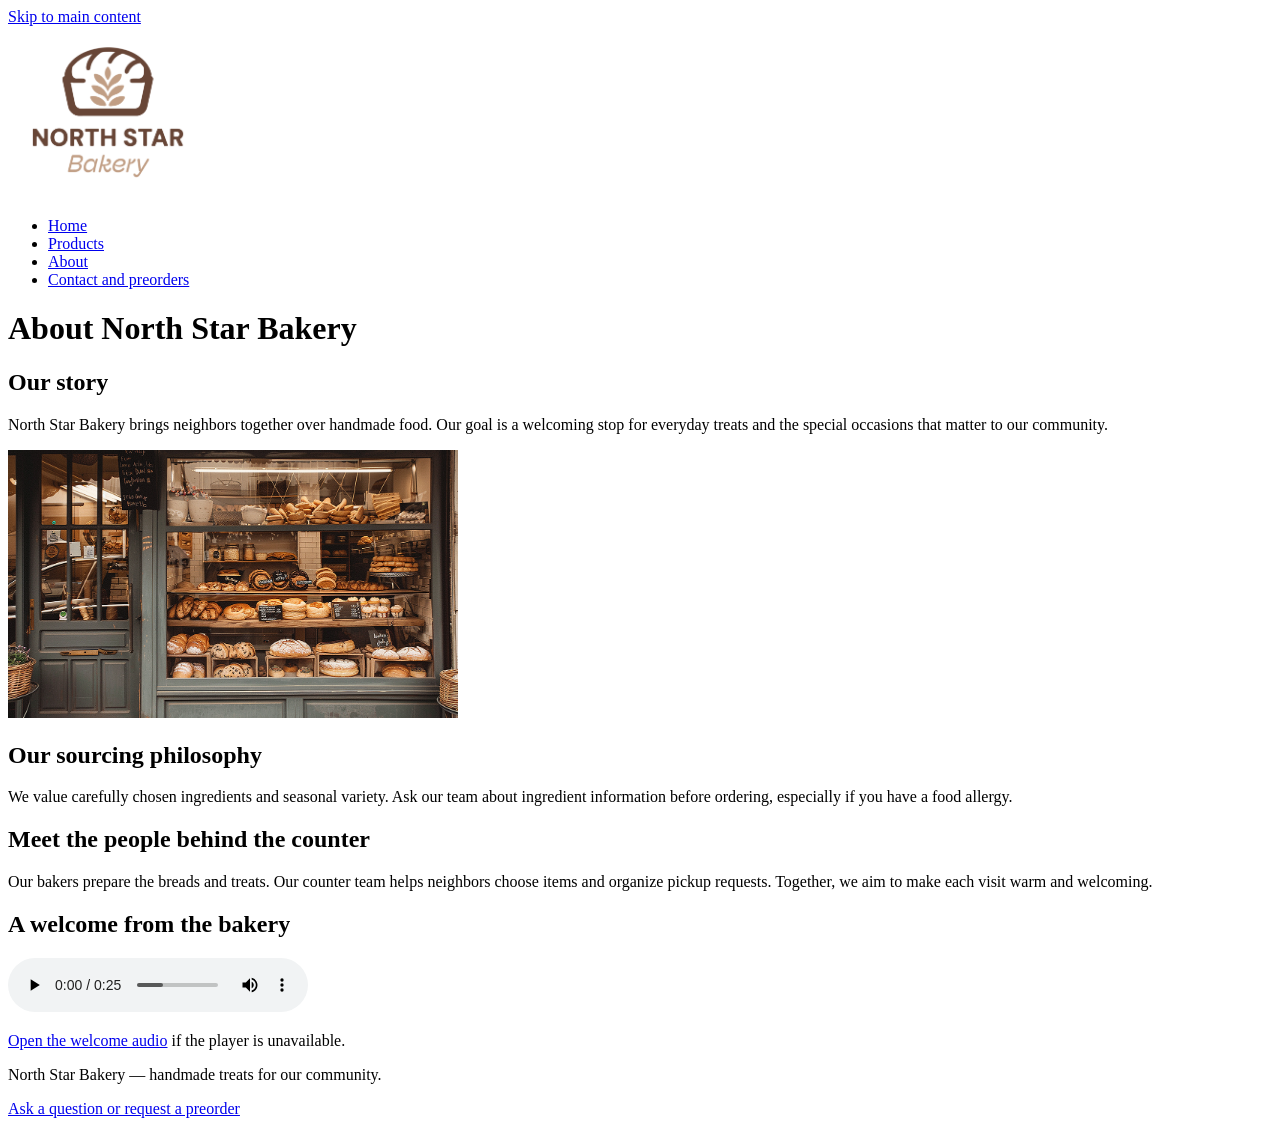
==== about.html @ 716ee25f "Complete Touchstone Task 2 website" ====
<!DOCTYPE html>
<html lang="en">
<head>
  <meta charset="UTF-8">
  <meta name="viewport" content="width=device-width, initial-scale=1">
  <title>About | North Star Bakery</title>
</head>
<body>
  <a href="#main-content">Skip to main content</a>
  <header>
    <img src="assets/bakery-logo_c.png" width="200"
         alt="North Star Bakery logo with a loaf and wheat stalk">
    <nav aria-label="Main navigation">
      <ul>
        <li><a href="index.html">Home</a></li>
        <li><a href="products.html">Products</a></li>
        <li><a href="about.html" aria-current="page">About</a></li>
        <li><a href="contact.html">Contact and preorders</a></li>
      </ul>
    </nav>
  </header>
  <main id="main-content">
    <h1>About North Star Bakery</h1>
    <section>
      <h2>Our story</h2>
      <p>North Star Bakery brings neighbors together over handmade
         food. Our goal is a welcoming stop for everyday treats and
         the special occasions that matter to our community.</p>
      <img src="assets/bakery-storefront_c.png" width="450"
           alt="Warmly lit bakery window displaying breads and pastries">
    </section>
    <section>
      <h2>Our sourcing philosophy</h2>
      <p>We value carefully chosen ingredients and seasonal variety.
         Ask our team about ingredient information before ordering,
         especially if you have a food allergy.</p>
    </section>
    <section>
      <h2>Meet the people behind the counter</h2>
      <p>Our bakers prepare the breads and treats. Our counter team
         helps neighbors choose items and organize pickup requests.
         Together, we aim to make each visit warm and welcoming.</p>
    </section>
    <section>
      <h2>A welcome from the bakery</h2>
      <audio controls preload="metadata">
        <source src="assets/bakery-welcome_c.mp3" type="audio/mpeg">
        Your browser does not support audio playback.
        <a href="assets/bakery-welcome_c.mp3">Download the welcome audio</a>.
      </audio>
      <p><a href="assets/bakery-welcome_c.mp3">Open the welcome audio</a>
         if the player is unavailable.</p>
    </section>
  </main>
  <footer>
    <p>North Star Bakery — handmade treats for our community.</p>
    <p><a href="contact.html">Ask a question or request a preorder</a></p>
  </footer>
</body>
</html>
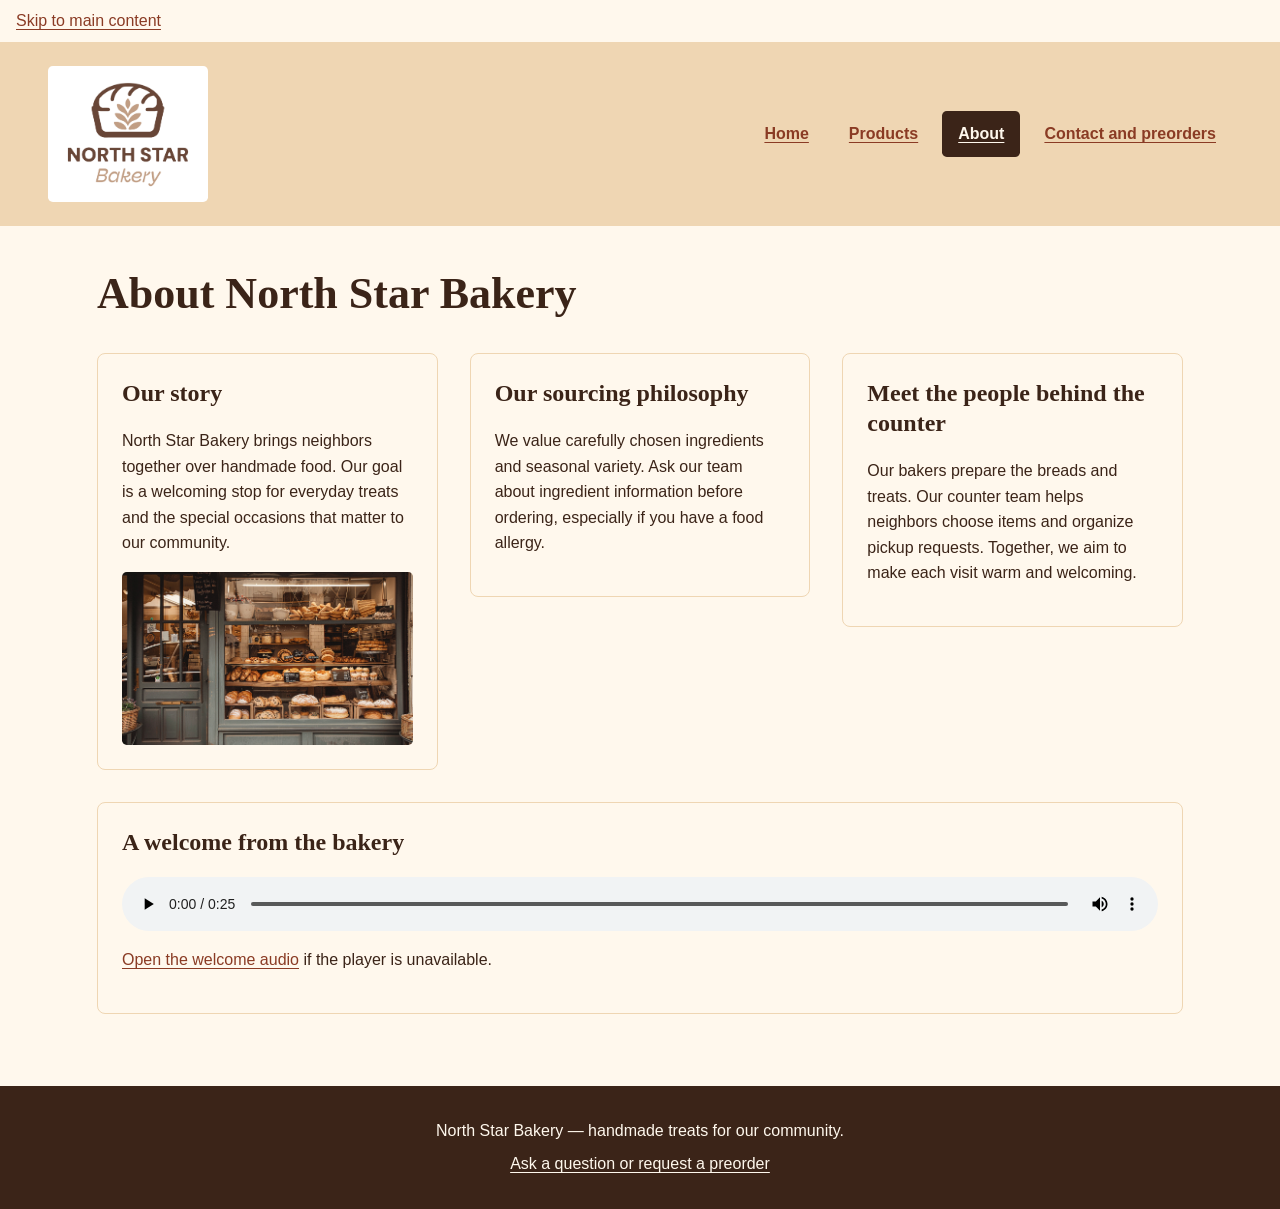
==== commit bbb1302f: "Add reponsive design for Touchstone 3" ====
--- a/about.html
+++ b/about.html
@@ -4,6 +4,7 @@
   <meta charset="UTF-8">
   <meta name="viewport" content="width=device-width, initial-scale=1">
   <title>About | North Star Bakery</title>
+  <link rel="stylesheet" href="styles.css">
 </head>
 <body>
   <a href="#main-content">Skip to main content</a>
--- a/styles.css
+++ b/styles.css
@@ -0,0 +1,276 @@
+/* North Star Bakery: shared mobile-first styles */
+:root {
+  --cream: #fff8ed;
+  --brown: #3b2418;
+  --rust: #8a3b24;
+  --wheat: #efd6b3;
+}
+
+* {
+  box-sizing: border-box;
+}
+
+body {
+  margin: 0;
+  background: var(--cream);
+  color: var(--brown);
+  font-family: Arial, sans-serif;
+  font-size: 1rem;
+  line-height: 1.6;
+}
+
+h1,
+h2,
+h3 {
+  font-family: Georgia, serif;
+  line-height: 1.25;
+}
+
+h1 {
+  font-size: 2rem;
+}
+
+h2 {
+  font-size: 1.5rem;
+}
+
+a {
+  color: var(--rust);
+  text-underline-offset: 0.2em;
+}
+
+a:hover {
+  text-decoration-thickness: 0.15em;
+}
+
+a:focus-visible,
+button:focus-visible,
+input:focus-visible,
+textarea:focus-visible {
+  outline: 3px solid var(--rust);
+  outline-offset: 4px;
+}
+
+/* Keep the skip link available to keyboard users */
+body > a[href="#main-content"] {
+  display: block;
+  padding: 0.5rem 1rem;
+}
+
+header {
+  display: flex;
+  flex-direction: column;
+  align-items: center;
+  gap: 1rem;
+  padding: 1.5rem;
+  background: var(--wheat);
+}
+
+header img {
+  width: 160px;
+}
+
+nav ul {
+  display: flex;
+  flex-wrap: wrap;
+  justify-content: center;
+  gap: 0.5rem;
+  padding: 0;
+  margin: 0;
+  list-style: none;
+}
+
+nav a {
+  display: block;
+  padding: 0.65rem 1rem;
+  border-radius: 0.3rem;
+  font-weight: bold;
+}
+
+nav a:hover,
+nav a[aria-current="page"] {
+  background: var(--brown);
+  color: var(--cream);
+}
+
+main {
+  display: flex;
+  flex-direction: column;
+  gap: 1.5rem;
+  width: 100%;
+  max-width: 1150px;
+  margin: 0 auto;
+  padding: 1.5rem 1rem;
+}
+
+main > h1,
+main > p {
+  margin: 0;
+}
+
+section {
+  min-width: 0;
+  padding: 1.25rem;
+  border: 1px solid var(--wheat);
+  border-radius: 0.5rem;
+}
+
+section > h2:first-child {
+  margin-top: 0;
+}
+
+p {
+  max-width: 65ch;
+}
+
+img,
+picture,
+audio,
+video {
+  display: block;
+  max-width: 100%;
+}
+
+img,
+video {
+  height: auto;
+  border-radius: 0.3rem;
+}
+
+audio {
+  width: 100%;
+}
+
+figure {
+  margin: 1.25rem 0;
+}
+
+figcaption {
+  margin-top: 0.5rem;
+  font-size: 0.95rem;
+}
+
+form {
+  display: flex;
+  flex-direction: column;
+  gap: 1.25rem;
+}
+
+fieldset {
+  min-width: 0;
+  margin: 0;
+  padding: 1rem;
+  border: 1px solid var(--rust);
+  border-radius: 0.3rem;
+}
+
+legend {
+  padding: 0 0.4rem;
+  font-weight: bold;
+}
+
+label {
+  display: block;
+  margin-bottom: 0.35rem;
+  font-weight: bold;
+}
+
+input,
+textarea,
+button {
+  font: inherit;
+}
+
+input:not([type="radio"]),
+textarea {
+  width: 100%;
+  min-width: 0;
+  padding: 0.7rem;
+  border: 1px solid var(--brown);
+  border-radius: 0.25rem;
+  background: var(--cream);
+  color: var(--brown);
+}
+
+textarea {
+  resize: vertical;
+}
+
+input[type="radio"] {
+  accent-color: var(--rust);
+}
+
+input[type="radio"] + label {
+  display: inline;
+  font-weight: normal;
+}
+
+button {
+  align-self: flex-start;
+  padding: 0.8rem 1.5rem;
+  border: 2px solid var(--rust);
+  border-radius: 0.3rem;
+  background: var(--rust);
+  color: var(--cream);
+  font-weight: bold;
+  cursor: pointer;
+}
+
+button:hover {
+  background: var(--brown);
+  border-color: var(--brown);
+}
+
+address {
+  font-style: normal;
+}
+
+footer {
+  margin-top: 2rem;
+  padding: 1.5rem;
+  background: var(--brown);
+  color: var(--cream);
+  text-align: center;
+}
+
+footer p {
+  margin: 0.5rem auto;
+}
+
+footer a {
+  color: var(--cream);
+}
+
+/* Larger screens: horizontal header and flexible columns */
+@media (min-width: 800px) {
+  header {
+    flex-direction: row;
+    justify-content: space-between;
+    padding: 1.5rem 3rem;
+  }
+
+  main {
+    flex-direction: row;
+    flex-wrap: wrap;
+    align-items: flex-start;
+    gap: 2rem;
+    padding: 2.5rem 2rem;
+  }
+
+  main > h1,
+  main > p {
+    flex-basis: 100%;
+  }
+
+  main > section {
+    flex: 1 1 300px;
+  }
+
+  h1 {
+    font-size: 2.75rem;
+  }
+
+  section {
+    padding: 1.5rem;
+  }
+}
